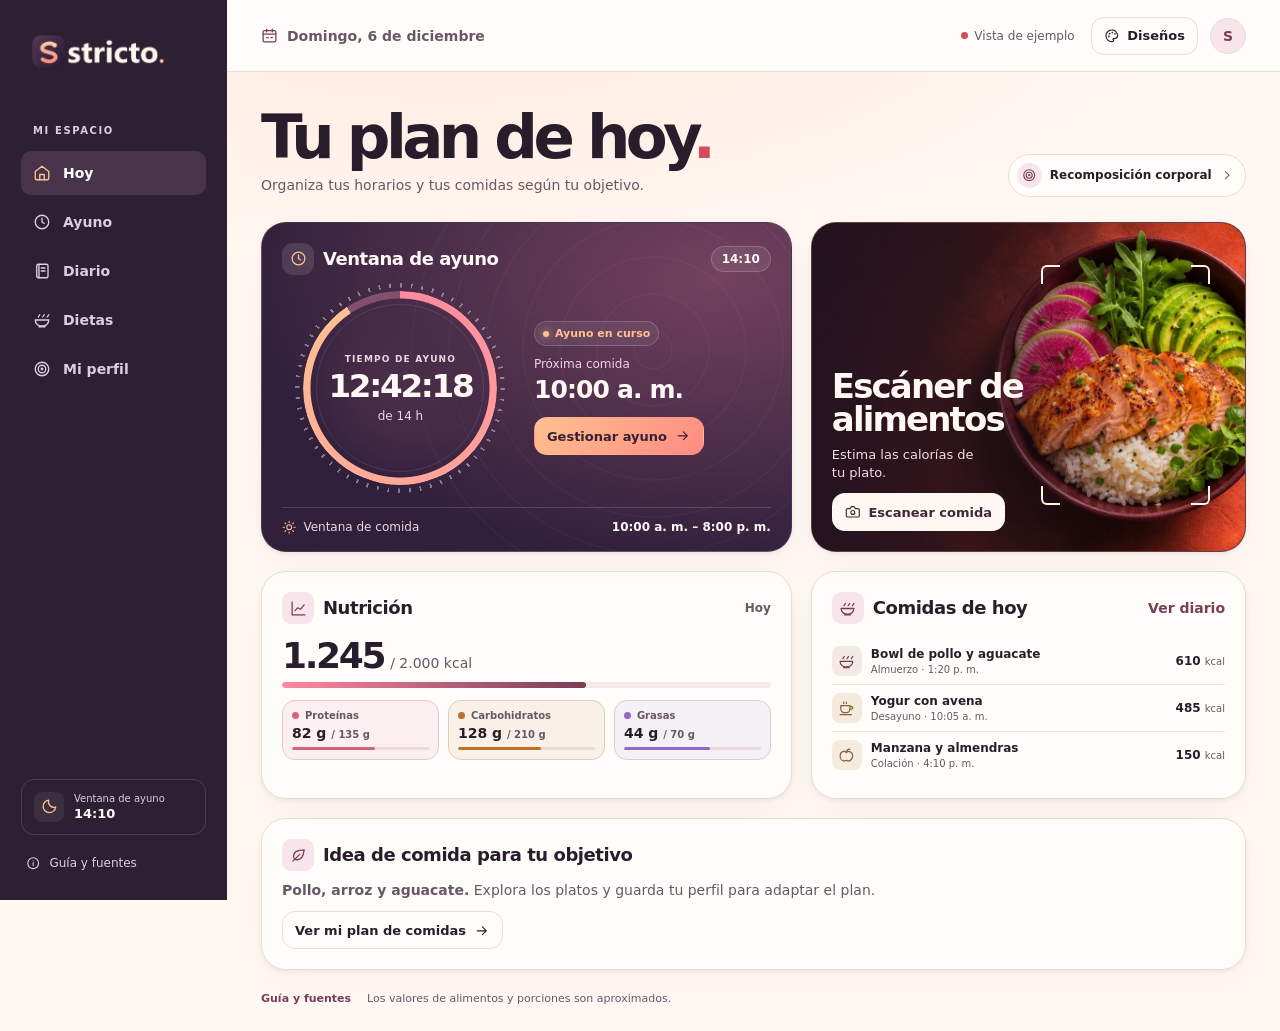
==== stricto/index.html @ be584369 "Publica Stricto en GitHub Pages" ====
<!doctype html>
<html lang="es" data-theme="pulso">
<head>
  <meta charset="utf-8">
  <meta name="viewport" content="width=device-width, initial-scale=1, viewport-fit=cover, interactive-widget=resizes-content">
  <meta name="theme-color" content="#fff8f2">
  <meta name="description" content="Stricto · Ventanas de ayuno, diario de alimentos y orientación según tu objetivo.">
  <title>Stricto — Ayuno y nutrición</title>
  <link rel="icon" href="assets/stricto-marca.png" type="image/png">
  <link rel="apple-touch-icon" href="assets/stricto-app-192.png">
  <link rel="manifest" href="stricto.webmanifest">
  <link rel="stylesheet" href="styles.css">
  <script src="catalog.js" defer></script>
  <script src="diet-plan.js" defer></script>
  <script src="vision.js" defer></script>
  <script src="diet-ui.js" defer></script>
  <script src="app.js" defer></script>
</head>
<body>
  <aside class="sidebar">
    <a class="brand" href="#hoy" aria-label="Stricto, inicio">
      <img class="brand-inverse" src="assets/stricto-logo-inverso.png" alt="" width="1099" height="288">
      <img class="brand-compact" src="assets/stricto-marca.png" alt="" width="256" height="256">
    </a>
    <nav class="navigation" aria-label="Menú principal">
      <span class="nav-caption">Mi espacio</span>
      <a href="#hoy" data-nav="hoy" aria-label="Hoy"><span data-icon="home"></span><span>Hoy</span></a>
      <a href="#ayuno" data-nav="ayuno" aria-label="Ayuno"><span data-icon="clock"></span><span>Ayuno</span></a>
      <button class="mobile-scan" type="button" data-action="scan"><span data-icon="scan"></span><span>Escanear</span></button>
      <a href="#diario" data-nav="diario" aria-label="Diario"><span data-icon="book"></span><span>Diario</span></a>
      <a href="#dietas" data-nav="dietas" aria-label="Dietas"><span data-icon="bowl"></span><span>Dietas</span></a>
      <a class="desktop-profile" href="#objetivo" data-nav="objetivo" aria-label="Mi perfil"><span data-icon="target"></span><span>Mi perfil</span></a>
    </nav>
    <div class="sidebar-bottom">
      <div class="side-window">
        <span class="side-window-icon" data-icon="moon"></span>
        <div><span>Ventana de ayuno</span><strong id="sidebar-window">14:10</strong></div>
      </div>
      <button class="side-help" type="button" data-action="sources"><span data-icon="info"></span> Guía y fuentes</button>
    </div>
  </aside>

  <main class="workspace" id="main">
    <header class="topbar">
      <a class="brand mobile-brand" href="#hoy" aria-label="Stricto, inicio">
        <img class="brand-standard" src="assets/stricto-logo.png" alt="" width="1099" height="288">
        <img class="brand-inverse" src="assets/stricto-logo-inverso.png" alt="" width="1099" height="288">
      </a>
      <div class="today-date"><span data-icon="calendar"></span><time id="date-today"></time></div>
      <div class="top-actions">
        <button class="example-button" id="example-button" type="button" data-action="personal"><i></i><span>Vista de ejemplo</span></button>
        <button class="button button-outline design-trigger" type="button" data-action="designs"><span data-icon="palette"></span><span>Diseños</span></button>
        <a class="avatar" id="avatar" href="#objetivo" aria-label="Mi perfil">S</a>
      </div>
    </header>

    <div class="main-content">
      <section id="view-hoy" class="view" aria-labelledby="home-title">
        <div class="page-heading">
          <div><div class="mobile-date"><span data-icon="calendar"></span><time id="mobile-date"></time></div><h1 id="home-title">Tu plan de hoy<span>.</span></h1><p class="home-intro">Organiza tus horarios y tus comidas según tu objetivo.</p></div>
          <a class="goal-badge" href="#objetivo"><span class="badge-symbol" data-icon="target"></span><span id="home-goal"></span><span data-icon="chevron"></span></a>
        </div>
        <div class="dashboard-grid">
          <article class="card fast-card" id="home-fast">
            <header class="card-heading"><div class="heading-title"><span class="card-icon" data-icon="clock"></span><h2>Ventana de ayuno</h2></div><span class="fast-badge" data-fast="plan">14:10</span></header>
            <div class="fast-body">
              <div class="timer" data-fast="ring">
                <div class="timer-dial" aria-hidden="true"></div>
                <div class="timer-reading"><small data-fast="timer-label">TIEMPO DE AYUNO</small><strong data-fast="elapsed">12:42:18</strong><span data-fast="duration">de 14 h</span></div>
              </div>
              <div class="fast-details">
                <div class="fast-status"><i></i><span data-fast="status">Ayuno en curso</span></div>
                <p data-fast="event">Próxima comida</p>
                <strong data-fast="event-time">10:00 a. m.</strong>
                <a class="button button-light" href="#ayuno">Gestionar ayuno <span data-icon="arrow"></span></a>
              </div>
            </div>
            <footer class="fast-footer"><span><span data-icon="sun"></span> Ventana de comida</span><strong data-fast="schedule">10:00 a. m. – 8:00 p. m.</strong></footer>
          </article>

          <article class="card scan-card" id="home-scan" data-action="scan">
            <div class="scan-photo" aria-hidden="true">
              <img src="assets/stricto-escaner-editorial.jpg" alt="" width="1050" height="700">
              <span class="scan-frame"><i></i><i></i><i></i><i></i></span>
            </div>
            <div class="scan-card-content">
              <h2>Escáner de alimentos</h2>
              <p>Estima las calorías de tu plato.</p>
              <button class="button scan-button" type="button" data-action="scan"><span data-icon="camera"></span> Escanear comida</button>
            </div>
          </article>

          <article class="card nutrition-card" id="home-nutrition"></article>
          <article class="card meals-card" id="home-meals"></article>

          <article class="card suggestion-card" id="home-suggestion"></article>
        </div>
      </section>

      <section id="view-ayuno" class="view" aria-labelledby="fast-title" hidden>
        <div class="page-heading"><div><h1 id="fast-title">Mi ayuno<span>.</span></h1><p>Configura tu horario y registra tus ventanas de ayuno.</p></div></div>
        <div id="fast-content"></div>
      </section>

      <section id="view-diario" class="view" aria-labelledby="diary-title" hidden>
        <div class="page-heading"><div><h1 id="diary-title">Diario de comidas<span>.</span></h1><p>Revisa tus comidas y sus estimaciones nutricionales.</p></div><button type="button" class="button button-primary" data-action="manual"><span data-icon="plus"></span> Registrar comida</button></div>
        <div id="diary-content"></div>
      </section>

      <section id="view-objetivo" class="view" aria-labelledby="goal-title" hidden>
        <div class="page-heading"><div><h1 id="goal-title">Mi perfil<span>.</span></h1><p>Guarda tus medidas y ajusta el plan a tu objetivo.</p></div><button class="button button-outline" type="button" data-action="download-profile"><span data-icon="download"></span> Descargar mis datos</button></div>
        <div id="goal-content"></div>
      </section>
      <section id="view-dietas" class="view" aria-labelledby="diet-title" hidden>
        <div class="page-heading"><div><h1 id="diet-title">Dietas<span>.</span></h1><p>Ideas para tus comidas y tu ventana de ayuno.</p></div></div>
        <div id="diet-content"></div>
      </section>
      <footer class="page-footer"><button type="button" data-action="sources">Guía y fuentes</button><span>Los valores de alimentos y porciones son aproximados.</span></footer>
    </div>
  </main>

  <dialog id="dialog" aria-labelledby="dialog-title"><div id="dialog-content"></div></dialog>
  <div class="toast" id="toast" role="status" aria-live="polite"></div>
</body>
</html>
---- stricto/styles.css ----
:root {
  color-scheme: light;
  --bg: #fff8f2; --page-glow: #ffeadf; --surface: #fffdfa; --soft: #f5e9e6; --soft-alt: #fbf2ef;
  --ink: #291d2b; --muted: #685765; --border: #ebdbd7; --line: #f1e3df;
  --accent: #793d56; --accent-ink: #fff9f6; --accent-soft: #f7e5eb; --headline-dot: #d34d5e;
  --action: linear-gradient(135deg, #ffc190, #ff8a82); --action-ink: #372031; --focus: #b74b67;
  --side: #2d2032; --side-muted: #dacee0; --side-active: #49334a;
  --hero: #30203b; --hero-light: #73425f; --hero-ink: #fff8f5; --hero-muted: #edd5e3;
  --ring: #ffc092; --ring-start: #ff89a0; --ring-base: #81516b; --radius: 25px;
  --protein: #d26482; --carbs: #bd7129; --fat: #9168c6; --danger: #a73546;
  --shadow: 0 2px 4px #411d3710, 0 13px 34px #411d3708;
  --sans: system-ui, 'Segoe UI', sans-serif;
  --display: var(--sans);
  --sidebar-width: 227px;
}

* { box-sizing: border-box; }
[hidden] { display: none !important; }
body { margin: 0; min-width: 300px; background: radial-gradient(64rem 23rem at 35% 0, var(--page-glow), transparent 78%), var(--bg); color: var(--ink); font-family: var(--sans); font-size: 14px; }
button, input, select { font: inherit; }
button, a, input, select { -webkit-tap-highlight-color: transparent; }
button { cursor: pointer; }
button:disabled { cursor: default; opacity: .55; }
a { color: inherit; text-decoration: none; }
button:focus-visible, a:focus-visible, input:focus-visible, select:focus-visible { outline: 3px solid var(--focus); outline-offset: 3px; }
p, h1, h2, h3 { margin: 0; }
svg { display: block; width: 1.2em; height: 1.2em; flex: none; }
[data-icon] { display: inline-flex; align-items: center; justify-content: center; flex: none; }
.muted { color: var(--muted); }
.tabular { font-variant-numeric: tabular-nums; }

.sidebar { position: fixed; inset: 0 auto 0 0; width: var(--sidebar-width); display: flex; flex-direction: column; padding: 34px 21px 24px; background: var(--side); color: #fafcf4; z-index: 3; }
.brand { display: inline-flex; align-items: center; width: max-content; }
.sidebar .brand { margin-left: 10px; }
.brand img { display: block; height: 35px; width: auto; flex: none; }
.brand .brand-compact, .mobile-brand .brand-inverse { display: none; }
[data-theme='ritmo'] .mobile-brand .brand-standard { display: none; }
[data-theme='ritmo'] .mobile-brand .brand-inverse { display: block; }
.mobile-brand, .mobile-scan, .mobile-date { display: none; }
.navigation { display: grid; gap: 5px; margin-top: 56px; }
.nav-caption { padding: 0 12px 10px; color: var(--side-muted); text-transform: uppercase; font-size: 10px; font-weight: 700; letter-spacing: .16em; }
.navigation a, .navigation button { color: var(--side-muted); background: transparent; border: 0; font-weight: 590; border-radius: 10px; display: flex; align-items: center; gap: 12px; padding: 13px 12px; text-align: left; }
.navigation a svg { width: 18px; height: 18px; }
.navigation a:hover, .navigation a[aria-current='page'] { color: #fff; background: var(--side-active); }
.navigation a[aria-current='page'] [data-icon] { color: var(--ring); }
.navigation .mobile-scan { display: none; }
.sidebar-bottom { margin-top: auto; display: grid; gap: 15px; }
.side-window { display: flex; align-items: center; gap: 10px; padding: 12px; border: 1px solid #ffffff25; border-radius: 13px; }
.side-window-icon { width: 30px; height: 30px; border-radius: 8px; background: #ffffff12; color: var(--ring); }
.side-window div { display: grid; gap: 2px; }
.side-window div span { font-size: 10px; color: var(--side-muted); }
.side-window strong { font-size: 13px; }
.side-help { background: none; color: var(--side-muted); border: 0; display: flex; align-items: center; gap: 9px; padding: 6px 5px; font-size: 12px; text-align: left; }
.side-help:hover { color: #fff; }

.workspace { margin-left: var(--sidebar-width); }
.topbar { height: 72px; display: flex; justify-content: space-between; align-items: center; gap: 15px; padding: 0 max(34px, calc((100% - 1292px) / 2)); background: var(--surface); border-bottom: 1px solid var(--border); }
.today-date, .top-actions { display: flex; align-items: center; gap: 9px; }
.today-date { color: var(--muted); font-weight: 550; }
.today-date svg { color: var(--accent); width: 17px; height: 17px; }
.top-actions { gap: 12px; }
.example-button { display: flex; align-items: center; gap: 6px; background: transparent; border: 0; color: var(--muted); font-size: 12px; padding: 7px 4px; }
.example-button:hover { color: var(--ink); text-decoration: underline; }
.example-button i, .fast-status i { flex: none; width: 7px; height: 7px; border-radius: 50%; background: var(--headline-dot); }
.avatar { display: grid; place-items: center; width: 36px; height: 36px; border-radius: 50%; border: 1px solid var(--border); background: var(--accent-soft); color: var(--accent); font-weight: 750; }
.main-content { padding: 34px 34px 26px; max-width: 1360px; margin: auto; }
.page-heading { display: flex; align-items: end; justify-content: space-between; gap: 18px; margin-bottom: 25px; }
.page-heading h1 { margin: 0 0 8px; font-family: var(--display); font-size: clamp(41px, 5vw, 61px); font-weight: 790; line-height: 1; letter-spacing: -.075em; }
.page-heading h1 span { color: var(--headline-dot); }
.page-heading p { color: var(--muted); line-height: 1.55; }
.goal-badge { flex: none; display: flex; gap: 8px; align-items: center; padding: 8px 11px 8px 8px; background: var(--surface); border: 1px solid var(--border); border-radius: 999px; font-weight: 680; font-size: 12px; }
.goal-badge:hover { border-color: var(--accent); }
.goal-badge > [data-icon='chevron'] { color: var(--muted); }
.badge-symbol { width: 25px; height: 25px; border-radius: 50%; color: var(--accent); background: var(--accent-soft); }

.button { min-height: 38px; border-radius: 13px; border: 1px solid transparent; display: inline-flex; align-items: center; justify-content: center; gap: 8px; padding: 8px 12px; font-weight: 730; font-size: 13px; text-align: center; white-space: nowrap; transition: filter .18s ease, transform .18s ease; }
.button:hover { filter: brightness(.95); }
.button:active { transform: scale(.98); }
.button-primary { background: var(--accent); color: var(--accent-ink); }
.button-outline { background: var(--surface); color: var(--ink); border-color: var(--border); }
.button-light { background: var(--action); color: var(--action-ink); }
.button-danger { background: var(--danger); color: #fff; }
.text-button { background: none; border: 0; color: var(--accent); font-weight: 700; padding: 7px 0; text-align: left; }
.text-button:hover { text-decoration: underline; }
.icon-button { color: var(--ink); background: var(--soft); border: 0; border-radius: 9px; padding: 8px; }
.icon-button:hover { color: var(--danger); }

.dashboard-grid { display: grid; grid-template-columns: minmax(0, 1.22fr) minmax(0, 1fr); grid-template-areas: 'fast scan' 'nutri meals' 'suggest suggest'; align-items: stretch; gap: 19px; }
.card { min-width: 0; background: var(--surface); border: 1px solid var(--border); border-radius: var(--radius); box-shadow: var(--shadow); padding: 20px; }
.card-heading { display: flex; align-items: center; justify-content: space-between; gap: 9px; margin-bottom: 14px; }
.heading-title { display: flex; align-items: center; gap: 9px; min-width: 0; }
.card h2 { font-size: 18px; font-weight: 740; line-height: 1.2; letter-spacing: -.025em; }
.card-icon { width: 32px; height: 32px; border-radius: 9px; background: var(--accent-soft); color: var(--accent); }
.card-icon svg { width: 17px; height: 17px; }
.fast-card { grid-area: fast; position: relative; isolation: isolate; overflow: hidden; border-color: #ffffff18; background: radial-gradient(ellipse at 86% 16%, var(--hero-light), transparent 75%), var(--hero); color: var(--hero-ink); display: flex; flex-direction: column; padding-bottom: 17px; }
.fast-card::before { content: ''; position: absolute; z-index: -1; top: -45%; right: -26%; width: 104%; aspect-ratio: 1; border-radius: 50%; background: repeating-radial-gradient(circle at center, transparent 0 18px, #fff1 19px, transparent 20px 37px); opacity: .66; pointer-events: none; }
.fast-card .card-icon { color: var(--ring); background: #ffffff1e; border-radius: 11px; }
.fast-card .card-heading { margin-bottom: 3px; }
.fast-badge { background: #ffffff14; border: 1px solid #ffffff30; border-radius: 100px; padding: 5px 10px; color: var(--hero-ink); font-weight: 730; font-size: 12px; }
.fast-body { flex: 1; min-height: 221px; display: grid; grid-template-columns: minmax(160px, 1fr) minmax(0, 1fr); gap: 15px; align-items: center; }
.timer { --progress: 91%; width: min(100%, 194px); aspect-ratio: 1; margin: 0 auto; border-radius: 50%; display: grid; place-items: center; position: relative; background: radial-gradient(circle, color-mix(in srgb, var(--hero-light) 42%, var(--hero)), transparent 70%); }
.timer::before { --tick-mask: radial-gradient(farthest-side, transparent calc(100% - 5px), #000 calc(100% - 4px)); content: ''; position: absolute; inset: -8px; border-radius: 50%; background: repeating-conic-gradient(#ffffff67 0 1deg, transparent 1deg 6deg); -webkit-mask: var(--tick-mask); mask: var(--tick-mask); }
.timer::after { content: ''; position: absolute; inset: 13px; border: 1px solid #ffffff18; border-radius: 50%; pointer-events: none; }
.timer-dial { --dial-mask: radial-gradient(farthest-side, transparent calc(100% - 8px), #000 calc(100% - 7px)); position: absolute; inset: 0; border-radius: 50%; background: conic-gradient(var(--ring-start) 0, var(--ring) var(--progress), var(--ring-base) 0); -webkit-mask: var(--dial-mask); mask: var(--dial-mask); }
.timer-reading { position: relative; z-index: 1; display: grid; gap: 6px; text-align: center; }
.timer-reading small { font-size: 9px; letter-spacing: .13em; font-weight: 730; color: var(--hero-muted); }
.timer-reading strong { font-size: clamp(27px, 2.55vw, 38px); font-weight: 760; line-height: 1; letter-spacing: -.07em; font-variant-numeric: tabular-nums; }
.timer-reading > span { color: var(--hero-muted); font-size: 12px; }
.fast-details { display: grid; justify-items: start; gap: 5px; }
.fast-status { display: inline-flex; align-items: center; gap: 6px; width: fit-content; border: 1px solid #ffffff30; background: #ffffff12; padding: 5px 8px; border-radius: 30px; font-size: 11px; color: var(--ring); font-weight: 730; margin-bottom: 6px; }
.fast-status i { background: var(--ring); width: 6px; height: 6px; box-shadow: 0 0 9px var(--ring); }
.fast-details p { font-size: 12px; color: var(--hero-muted); }
.fast-details > strong { font-size: 25px; line-height: 1.08; letter-spacing: -.035em; overflow-wrap: anywhere; }
.fast-details .button { margin-top: 9px; }
.fast-footer { display: flex; flex-wrap: wrap; justify-content: space-between; align-items: center; gap: 6px; padding: 12px 0 0; margin-top: 8px; border-top: 1px solid #ffffff26; color: var(--hero-muted); font-size: 12px; }
.fast-footer span { display: inline-flex; align-items: center; gap: 7px; }
.fast-footer svg { color: var(--ring); }
.fast-footer strong { font-weight: 650; color: var(--hero-ink); }

.scan-card { grid-area: scan; position: relative; isolation: isolate; overflow: hidden; display: grid; align-items: end; min-height: 190px; color: #fff8f3; background: #44212b; border-color: #fff2; cursor: pointer; }
.scan-photo { position: absolute; inset: 0; z-index: -1; overflow: hidden; }
.scan-photo::after { content: ''; position: absolute; inset: 0; background: linear-gradient(90deg, #241320ed 0, #28141dc9 31%, #2e1a221e 67%, transparent 100%); }
.scan-photo img { display: block; width: 100%; height: 100%; object-fit: cover; object-position: center 52%; transition: transform .38s ease; }
.scan-card:hover img { transform: scale(1.035); }
.scan-frame { position: absolute; z-index: 1; width: 39%; max-width: 180px; height: 73%; top: 13%; right: 8%; }
.scan-frame i { position: absolute; width: 19px; height: 19px; border: solid #fff5e5; border-width: 2px 0 0 2px; border-radius: 6px 0 0; filter: drop-shadow(0 1px 4px #2f1629aa); }
.scan-frame i:nth-child(2) { right: 0; transform: rotate(90deg); }
.scan-frame i:nth-child(3) { left: 0; bottom: 0; transform: rotate(-90deg); }
.scan-frame i:nth-child(4) { right: 0; bottom: 0; transform: rotate(180deg); }
.scan-card-content { display: grid; justify-items: start; gap: 9px; position: relative; }
.scan-card-content h2 { font-size: clamp(22px, 2.7vw, 34px); line-height: .99; letter-spacing: -.055em; max-width: 10ch; }
.scan-card-content p { max-width: 19ch; color: #f5dbe3; font-size: 13px; line-height: 1.35; }
.scan-button { margin-top: 3px; background: #fff7f1; color: #42273a; }

.nutrition-card { grid-area: nutri; }
.meals-card { grid-area: meals; }
.suggestion-card { grid-area: suggest; }
.card-heading > .muted { font-size: 12px; font-weight: 620; }
.calorie-total { display: flex; align-items: baseline; gap: 6px; margin: 4px 0 8px; color: var(--muted); }
.calorie-total strong { color: var(--ink); font-size: 36px; font-weight: 790; letter-spacing: -.065em; line-height: 1; }
.bar { display: block; overflow: hidden; height: 6px; background: var(--soft); border-radius: 99px; }
.bar > i { display: block; width: var(--value); background: var(--bar-color, linear-gradient(90deg, var(--ring-start), var(--accent))); border-radius: inherit; height: 100%; }
.macros { display: grid; grid-template-columns: repeat(3, 1fr); gap: 9px; margin-top: 12px; }
.macro { padding: 9px; background: var(--soft-alt); background: color-mix(in srgb, var(--bar-color) 9%, var(--surface)); border: 1px solid color-mix(in srgb, var(--bar-color) 16%, var(--border)); border-radius: 13px; min-width: 0; }
.macro > span:first-child { display: flex; align-items: center; gap: 6px; color: var(--muted); font-size: 10px; font-weight: 650; }
.macro > span:first-child i { width: 7px; height: 7px; border-radius: 50%; background: var(--bar-color); }
.macro strong { display: block; margin: 4px 0 6px; font-size: 14px; white-space: nowrap; }
.macro small { color: var(--muted); font-size: 10px; font-weight: 550; }
.macro .bar { height: 3px; background: var(--border); }
.meals-list { list-style: none; padding: 0; margin: 0; }
.meal-row { display: grid; grid-template-columns: auto minmax(0, 1fr) auto; gap: 9px; align-items: center; padding: 8px 0; }
.meal-row + .meal-row { border-top: 1px solid var(--line); }
.meal-icon { width: 30px; height: 30px; border-radius: 8px; background: var(--soft); color: var(--accent); }
.meal-icon[data-icon='coffee'] { background: #f4eadd; color: #8c6139; }
.meal-icon[data-icon='apple'] { background: #f6ebdf; color: #946238; }
.meal-description { display: grid; gap: 2px; }
.meal-description strong { font-size: 12px; line-height: 1.25; overflow-wrap: anywhere; }
.meal-description small { font-size: 10px; color: var(--muted); }
.meal-kcal { font-weight: 750; font-size: 12px; white-space: nowrap; }
.meal-kcal small { color: var(--muted); font-weight: 500; }
.suggestion-card .card-heading { margin-bottom: 8px; }
.suggestion-card p, .sub-card > p { color: var(--muted); line-height: 1.6; }
.suggestion-card .button { margin-top: 10px; }
.page-footer { margin-top: 22px; display: flex; flex-wrap: wrap; gap: 8px 16px; align-items: center; color: var(--muted); font-size: 11px; }
.page-footer button { background: none; border: 0; padding: 0; color: var(--accent); font-weight: 700; }
.page-footer button:hover { text-decoration: underline; }

.sub-grid { display: grid; grid-template-columns: minmax(0, 1fr) minmax(0, 1fr); gap: 19px; align-items: start; }
.sub-stack { display: grid; gap: 19px; }
.sub-grid .card { grid-area: auto; }
.fast-settings .timer { margin: 26px auto; }
.fast-settings .fast-body { gap: 26px; }
.fast-settings .fast-details .button { width: max-content; white-space: normal; }
.sub-card h2 { margin-bottom: 12px; }
.sub-card form, .form-stack { display: grid; gap: 14px; }
.fields { display: grid; grid-template-columns: repeat(2, minmax(0, 1fr)); gap: 12px; }
.field { display: grid; min-width: 0; gap: 5px; font-size: 12px; font-weight: 650; }
.field input, .field select, .ingredient-row input, .ingredient-row select, .diary-date { width: 100%; min-width: 0; border: 1px solid var(--border); border-radius: 8px; padding: 8px; color: var(--ink); background: var(--surface); min-height: 39px; }
.check { display: flex; align-items: flex-start; gap: 8px; border-radius: 8px; padding: 9px; background: var(--soft-alt); color: var(--muted); font-size: 12px; line-height: 1.5; }
.check input { margin: 2px 0 0; accent-color: var(--accent); flex: none; }
.helper { font-size: 12px; line-height: 1.55; color: var(--muted); }
.guide { padding: 12px; color: var(--muted); background: var(--soft); border-radius: 10px; font-size: 13px; line-height: 1.55; }
.guide a { color: var(--accent); text-decoration: underline; }
.stack-actions { display: flex; align-items: center; flex-wrap: wrap; gap: 9px; }
.fast-history { display: grid; gap: 8px; list-style: none; margin: 0; padding: 0; }
.fast-history li { display: flex; align-items: center; justify-content: space-between; gap: 10px; padding: 8px 0; border-bottom: 1px solid var(--line); }
.empty { padding: 11px 0; color: var(--muted); line-height: 1.55; }
.menu-list { padding-left: 21px; margin: 12px 0; display: grid; gap: 7px; line-height: 1.45; }
.diary-date { width: auto; }
.diary-row { grid-template-columns: auto minmax(0, 1fr) auto auto; }
.diary-row button { font-size: 12px; }
.details-list { padding-left: 18px; margin: 10px 0; line-height: 1.6; }

.profile-layout { grid-template-columns: minmax(0, 1.45fr) minmax(0, 1fr); }
.profile-layout .card-heading h2 { margin: 0; }
.profile-form-card { padding: 22px; }
.profile-precautions { display: grid; gap: 6px; padding: 12px; background: var(--soft-alt); border: 1px solid var(--border); border-radius: 13px; }
.profile-privacy { margin: 11px 0 12px; }
.measurement-list { padding: 0; margin: 0; list-style: none; display: grid; }
.measurement-list li { display: grid; gap: 4px; padding: 10px 0; border-bottom: 1px solid var(--line); }
.measurement-list time { color: var(--muted); font-size: 12px; }
.measurement-list span { font-weight: 680; }

.diet-layout { display: grid; grid-template-columns: minmax(0, 1.4fr) minmax(0, 1fr); grid-template-areas: 'summary window' 'menu menu'; gap: 18px; }
.diet-summary, .diet-window { display: grid; justify-items: start; align-content: start; gap: 11px; }
.diet-summary { grid-area: summary; color: var(--hero-ink); border-color: transparent; background: radial-gradient(ellipse at 100% 0, var(--hero-light), transparent 82%), var(--hero); }
.diet-summary .card-icon { background: #ffffff20; color: var(--ring); }
.diet-summary h2 { font-size: clamp(20px, 3vw, 29px); }
.diet-summary p { color: var(--hero-muted); line-height: 1.55; }
.diet-summary .button { margin-top: 3px; }
.diet-metrics { display: flex; flex-wrap: wrap; gap: 8px; margin: 0; }
.diet-metrics > div { display: grid; gap: 3px; padding: 8px 10px; border: 1px solid #ffffff29; background: #ffffff12; border-radius: 11px; }
.diet-metrics dt { color: var(--hero-muted); font-size: 11px; }
.diet-metrics dd { margin: 0; font-weight: 750; }
.diet-window { grid-area: window; scroll-margin-top: 80px; background: linear-gradient(145deg, var(--surface) 36%, var(--accent-soft)); }
.diet-menu { grid-area: menu; }
.diet-jump { display: none; }
.diet-window-title { font-size: clamp(23px, 3vw, 34px); font-weight: 790; letter-spacing: -.055em; line-height: 1.05; color: var(--accent); }
.diet-window p { color: var(--muted); line-height: 1.48; }
.diet-window p.diet-window-time { color: var(--ink); font-weight: 690; }
.diet-section-heading { display: flex; align-items: baseline; flex-wrap: wrap; justify-content: space-between; gap: 6px; margin-bottom: 12px; }
.diet-section-heading h2 { font-size: 23px; letter-spacing: -.04em; }
.diet-section-heading span { color: var(--muted); font-size: 12px; font-weight: 700; }
.diet-recipes { display: grid; grid-template-columns: repeat(auto-fit, minmax(min(100%, 185px), 1fr)); gap: 13px; }
.diet-recipe.card { display: grid; grid-template-rows: auto 1fr; overflow: hidden; padding: 0; }
.diet-photo-button { display: block; width: 100%; border: 0; padding: 0; background: var(--soft); overflow: hidden; }
.diet-photo-button:focus-visible { outline-offset: -4px; }
.diet-food-photo, .diet-detail-photo { display: block; width: 100%; height: auto; aspect-ratio: 3 / 2; object-fit: cover; }
.diet-food-photo { transition: transform .22s ease; }
.diet-photo-button:hover .diet-food-photo { transform: scale(1.035); }
.diet-recipe-copy { display: grid; align-content: start; grid-template-rows: auto 1fr auto; padding: 12px; gap: 5px; }
.diet-period { font-size: 11px; color: var(--accent); font-weight: 740; }
.diet-recipe h3 { font-size: 16px; line-height: 1.2; letter-spacing: -.025em; }
.diet-recipe-link { display: inline-flex; gap: 6px; align-items: center; width: fit-content; }
.diet-detail-photo { border-radius: 14px; max-height: 315px; }
.diet-method { margin-top: 6px; }

dialog { max-width: calc(100% - 24px); max-height: calc(100% - 28px); width: 550px; color: var(--ink); background: var(--surface); border: 1px solid var(--border); border-radius: var(--radius); padding: 0; box-shadow: 0 25px 75px #101f2850; }
dialog::backdrop { background: #14261d8c; backdrop-filter: blur(3px); }
dialog.design-dialog { width: 805px; }
.dialog-inner { display: grid; gap: 14px; padding: 22px; }
.dialog-body { display: grid; gap: 14px; }
.dialog-footer { display: grid; gap: 9px; }
.dialog-footer .button { justify-self: start; }
.dialog-header { display: flex; align-items: flex-start; justify-content: space-between; gap: 8px; }
.dialog-header h2 { font-size: 25px; letter-spacing: -.04em; }
.dialog-header p { margin-top: 4px; color: var(--muted); line-height: 1.5; }
.design-options { display: grid; grid-template-columns: repeat(3, minmax(0, 1fr)); gap: 12px; }
.design-choice { display: grid; gap: 5px; text-align: left; background: var(--surface); color: var(--ink); border: 1px solid var(--border); border-radius: 12px; padding: 9px; }
.design-choice:hover, .design-choice[aria-pressed='true'] { border-color: var(--accent); }
.design-choice > strong { display: flex; flex-wrap: wrap; align-items: center; gap: 5px; justify-content: space-between; font-size: 15px; }
.design-choice > span:last-child { color: var(--muted); font-size: 11px; line-height: 1.45; }
.design-choice em { color: var(--accent); font-size: 9px; font-style: normal; }
.mini-design { display: grid; position: relative; grid-template-columns: 24px 1fr 1fr; grid-template-rows: 13px 1fr 1fr; gap: 5px; height: 102px; padding: 7px; border-radius: 10px; background: #fff0e6; }
.mini-design i { display: block; background: #fff; border-radius: 3px; }
.mini-design i:nth-child(1) { grid-row: span 3; background: #3e2844; }
.mini-design i:nth-child(2) { grid-column: span 2; width: 63%; background: #f1c5ba; }
.mini-design i:nth-child(3) { display: grid; place-items: center; background: #65425d; }
.mini-design i:nth-child(3)::before { content: ''; border-radius: 50%; width: 14px; height: 14px; border: 2px solid #ffc08d; }
.mini-design i:nth-child(4) { background: #64384c url('assets/stricto-escaner-editorial.jpg') right center / cover; }
.mini-design.ritmo { background: #16252e; }
.mini-design.ritmo i:nth-child(1) { background: #0d141c; }
.mini-design.ritmo i:nth-child(2) { background: #55756d; }
.mini-design.ritmo i:nth-child(3) { grid-column: span 2; background: #284a4d; }
.mini-design.ritmo i:nth-child(3)::before { border-color: #a9fba0; }
.mini-design.ritmo i:nth-child(n+5) { background: #35434c; }
.mini-design.claro { background: #ecf1ff; }
.mini-design.claro i:nth-child(1) { background: #233d97; }
.mini-design.claro i:nth-child(2) { background: #cbd7fb; }
.mini-design.claro i:nth-child(3) { background: #3c52c4; grid-column: 3; }
.mini-design.claro i:nth-child(3)::before { border-radius: 3px; width: 65%; height: 2px; border-color: #cae0ff; }
.mini-design.claro i:nth-child(4) { grid-area: 2 / 2; }
.scan-upload { border: 1px solid #ffffff18; background: repeating-radial-gradient(circle at 50% 24%, transparent 0 21px, #fff1 22px, transparent 23px 39px), radial-gradient(ellipse at 60% 0, var(--hero-light), transparent 88%), var(--hero); color: var(--hero-ink); padding: 20px 14px 14px; border-radius: 21px; display: grid; justify-items: center; gap: 10px; text-align: center; }
.scan-upload > [data-icon] { width: 61px; height: 61px; border-radius: 19px; border: 1px solid #fff3; background: #fff1; color: var(--ring); font-size: 26px; }
.scan-upload:not(.has-photo) .button-primary { background: var(--action); color: var(--action-ink); }
.scan-upload:not(.has-photo) .text-button, .scan-upload:not(.has-photo) .helper { color: var(--hero-muted); }
.scan-upload.has-photo { display: flex; flex-wrap: wrap; align-items: center; justify-content: space-between; padding: 9px; text-align: left; background: var(--soft-alt); border-color: var(--border); color: var(--ink); }
.scan-upload.has-photo > [data-icon], .scan-upload.has-photo > p { display: none; }
.scan-upload.has-photo .text-button { font-size: 12px; padding: 4px 0; }
#scan-preview { width: 100%; max-height: 155px; object-fit: contain; border-radius: 9px; background: var(--soft); }
#analyze-photo { justify-self: start; }
.ingredient-list { display: grid; gap: 7px; }
.ingredient-row { display: grid; grid-template-columns: minmax(0, 1fr) 88px auto; gap: 7px; align-items: center; }
.ingredient-row select { font-size: 13px; }
.ingredient-row .field { position: relative; }
.ingredient-row .field > span { position: absolute; right: 7px; top: 13px; color: var(--muted); pointer-events: none; }
.ingredient-row input { padding-right: 20px; appearance: textfield; }
.ingredient-row input::-webkit-inner-spin-button { appearance: none; }
.custom-food { display: grid; grid-template-columns: repeat(2, minmax(0, 1fr)); gap: 8px; padding: 8px; margin-top: 4px; background: var(--soft); border-radius: 8px; }
.custom-food label:first-child { grid-column: 1 / -1; }
.scan-totals { background: var(--accent-soft); color: var(--ink); padding: 10px 12px; border-radius: 14px; display: flex; flex-wrap: wrap; align-items: baseline; justify-content: space-between; gap: 4px 9px; }
.scan-totals strong { font-size: 18px; }
.scan-totals small { color: var(--muted); }
.source-list { padding-left: 20px; margin: 0; display: grid; gap: 8px; }
.source-list a { color: var(--accent); text-decoration: underline; }
.toast { position: fixed; right: 17px; bottom: 17px; max-width: min(370px, calc(100% - 34px)); background: var(--ink); color: var(--surface); border-radius: 10px; z-index: 5; pointer-events: none; opacity: 0; padding: 10px 13px; transition: opacity .15s; }
.toast.visible { opacity: 1; }

[data-theme='ritmo'] {
  color-scheme: dark;
  --bg: #10161e; --page-glow: #1c3037; --surface: #19242d; --soft: #283943; --soft-alt: #23333d; --ink: #f3fbf8; --muted: #bed1d2;
  --border: #36505a; --line: #2c424b; --accent: #b7f6bb; --accent-ink: #102d27; --accent-soft: #294341; --headline-dot: #a9fba0;
  --action: linear-gradient(135deg, #a1f9c9, #d6f691); --action-ink: #142b24; --focus: #9eddb6;
  --side: #111923; --side-muted: #c1d8d8; --side-active: #294552; --hero: #172d3a; --hero-light: #3b6264;
  --hero-ink: #f2ffff; --hero-muted: #d0e9e6; --ring: #c2fb8e; --ring-start: #7debc9; --ring-base: #537675; --danger: #aa3e52;
  --protein: #74d4bd; --carbs: #e6c482; --fat: #bda7f4; --shadow: 0 15px 36px #03090f55; --radius: 24px;
}
[data-theme='ritmo'] .dashboard-grid { grid-template-areas: 'fast fast' 'nutri scan' 'meals suggest'; }
[data-theme='ritmo'] #home-fast .fast-body { grid-template-columns: 1fr 1fr; width: 100%; max-width: 900px; align-self: center; gap: 35px; }
[data-theme='ritmo'] .meal-icon[data-icon='coffee'], [data-theme='ritmo'] .meal-icon[data-icon='apple'] { color: #f4c282; background: #514453; }

[data-theme='claro'] {
  --bg: #eff3ff; --page-glow: #dce5ff; --surface: #fff; --soft: #e9eefc; --soft-alt: #f1f3fb; --ink: #1d2853; --muted: #47547e;
  --border: #dce2f5; --line: #e6eaf7; --accent: #334cb9; --accent-soft: #e3eaff; --accent-ink: #fff; --headline-dot: #495cdb;
  --action: linear-gradient(135deg, #e6f1ff, #aebefa); --action-ink: #192d76; --focus: #4059b8;
  --side: #223274; --side-muted: #dde6ff; --side-active: #3a50a2; --hero: #213795; --hero-light: #5160d0;
  --hero-ink: #fff; --hero-muted: #e4eaff; --ring: #cce2ff; --ring-start: #a9bfff; --ring-base: #6474bd; --radius: 22px;
  --protein: #617fe4; --carbs: #8b75c4; --fat: #b767b0;
}
[data-theme='claro'] .dashboard-grid { grid-template-columns: 1fr 1fr; grid-template-areas: 'scan fast' 'meals nutri' 'suggest suggest'; }
[data-theme='claro'] .fast-body { grid-template-columns: 1fr; gap: 13px; padding: 14px 0 4px; }
[data-theme='claro'] .timer { width: 100%; aspect-ratio: auto; justify-items: stretch; border-radius: 0; padding-bottom: 13px; background: none; }
[data-theme='claro'] .timer::before, [data-theme='claro'] .timer::after { display: none; }
[data-theme='claro'] .timer-reading { grid-template-columns: minmax(0, 1fr) auto; align-items: end; text-align: left; }
[data-theme='claro'] .timer-reading small { grid-column: 1 / -1; }
[data-theme='claro'] .timer-dial { --dial-mask: none; inset: auto 0 0; height: 6px; border-radius: 10px; background: linear-gradient(to right, var(--ring-start) 0%, var(--ring) var(--progress), var(--ring-base) 0); }
[data-theme='claro'] .fast-details { column-gap: 8px; grid-template-columns: minmax(0, 1fr) auto; }
[data-theme='claro'] .fast-details .fast-status { grid-column: 1 / -1; }
[data-theme='claro'] .fast-details .button { grid-column: 1 / -1; margin-top: 4px; }

@media (max-width: 1110px) {
  :root { --sidebar-width: 186px; }
  .sidebar { padding-left: 15px; padding-right: 15px; }
  .topbar { padding: 0 23px; }
  .main-content { padding: 27px 23px 23px; }
  .card { padding: 16px; }
  .fast-body { gap: 12px; grid-template-columns: minmax(129px, 1fr) minmax(0, 1fr); }
  .timer { width: min(100%, 169px); }
  .fast-details > strong { font-size: 21px; }
}
@media (max-width: 860px) {
  :root { --sidebar-width: 65px; }
  .sidebar { padding-left: 9px; padding-right: 9px; }
  .sidebar .brand { margin: 0 auto; }
  .sidebar .brand .brand-compact { display: block; }
  .sidebar .brand .brand-inverse, .nav-caption, .navigation a > span:nth-child(2), .sidebar-bottom { display: none; }
  .navigation a { justify-content: center; padding: 12px 0; }
  .main-content { padding-left: 18px; padding-right: 18px; }
}
@media (max-width: 680px), (max-width: 950px) and (pointer: coarse) and (max-height: 530px) {
  :root { --phone-gutter: 17px; --phone-nav: 66px; }
  body { min-width: 300px; }
  .sidebar { inset: auto max(11px, env(safe-area-inset-right)) calc(8px + env(safe-area-inset-bottom)) max(11px, env(safe-area-inset-left)); width: auto; padding: 0 4px; background: var(--surface); background: color-mix(in srgb, var(--surface) 94%, transparent); border: 1px solid var(--border); border-radius: 23px; box-shadow: 0 6px 32px #351c3633; backdrop-filter: blur(16px); }
  .sidebar .brand, .nav-caption, .sidebar-bottom { display: none; }
  .navigation { grid-template-columns: repeat(5, minmax(0, 1fr)); gap: 2px; margin: 0; min-height: var(--phone-nav); }
  .navigation a, .navigation .mobile-scan { display: flex; flex-direction: column; justify-content: center; color: var(--muted); padding: 3px 0; gap: 1px; border-radius: 14px; align-items: center; font-size: 10px; font-weight: 680; white-space: nowrap; }
  .navigation a > [data-icon], .navigation .mobile-scan > [data-icon] { min-width: 38px; height: 31px; border-radius: 11px; }
  .navigation a[aria-current='page'], .navigation a:hover { color: var(--accent); background: transparent; }
  .navigation a[aria-current='page'] [data-icon] { color: var(--accent); background: var(--accent-soft); }
  .navigation a > span:nth-child(2) { display: inline; }
  .navigation .desktop-profile { display: none; }
  .navigation .mobile-scan { color: var(--accent); gap: 2px; }
  .navigation .mobile-scan > [data-icon] { min-width: 47px; height: 39px; border-radius: 14px; color: var(--action-ink); background: var(--action); box-shadow: 0 4px 11px #29242c26; }
  .navigation .mobile-scan svg { width: 21px; height: 21px; }
  .workspace { margin-left: 0; padding-bottom: calc(var(--phone-nav) + 14px + env(safe-area-inset-bottom)); }
  .topbar { position: sticky; top: 0; z-index: 2; height: calc(62px + env(safe-area-inset-top)); padding: env(safe-area-inset-top) max(var(--phone-gutter), env(safe-area-inset-right)) 0 max(var(--phone-gutter), env(safe-area-inset-left)); gap: 6px; background: color-mix(in srgb, var(--bg) 93%, transparent); backdrop-filter: blur(14px); }
  .today-date, .home-intro { display: none; }
  .mobile-date { display: flex; align-items: center; gap: 6px; margin-bottom: 5px; font-size: 12px; font-weight: 680; color: var(--muted); }
  .mobile-date svg { color: var(--accent); }
  .mobile-brand { display: inline-flex; min-height: 44px; }
  .mobile-brand img { height: 31px; }
  .top-actions { gap: 4px; }
  .example-button { font-size: 10px; min-height: 44px; }
  .design-trigger { min-height: 44px; min-width: 44px; padding: 7px; font-size: 11px; gap: 4px; }
  .avatar { width: 44px; height: 44px; }
  .main-content { padding: 19px max(var(--phone-gutter), env(safe-area-inset-right)) 16px max(var(--phone-gutter), env(safe-area-inset-left)); }
  .page-heading { display: grid; gap: 8px; margin-bottom: 14px; justify-items: start; }
  .page-heading h1 { font-size: clamp(36px, 10.8vw, 55px); margin-bottom: 4px; }
  .page-heading p { font-size: 13px; }
  .goal-badge { min-height: 40px; padding: 6px 8px; }
  .card { padding: 16px; }
  .button, .icon-button { min-height: 44px; }
  .icon-button { min-width: 44px; }
  .dashboard-grid, [data-theme='ritmo'] .dashboard-grid, [data-theme='claro'] .dashboard-grid { grid-template-columns: 1fr; grid-template-areas: 'fast' 'scan' 'nutri' 'meals' 'suggest'; gap: 12px; }
  [data-theme='ritmo'] .dashboard-grid { grid-template-areas: 'fast' 'nutri' 'scan' 'meals' 'suggest'; }
  [data-theme='claro'] .dashboard-grid { grid-template-areas: 'scan' 'fast' 'meals' 'nutri' 'suggest'; }
  #home-fast .fast-body, [data-theme='ritmo'] #home-fast .fast-body { min-height: 161px; grid-template-columns: minmax(0, 1fr) minmax(108px, 1.12fr); gap: 14px; }
  #home-fast .fast-details { grid-area: 1 / 1; }
  #home-fast .timer { grid-area: 1 / 2; width: min(calc(100% - 12px), 152px); }
  #home-fast .timer-reading { gap: 5px; }
  #home-fast .timer-reading small { font-size: 8px; }
  #home-fast .timer-reading strong { font-size: clamp(24px, 7.2vw, 32px); }
  #home-fast .fast-status { margin-bottom: 3px; }
  #home-fast .fast-details .button { margin-top: 6px; }
  #home-fast .fast-footer { margin-top: 5px; padding-top: 10px; }
  [data-theme='claro'] #home-fast .fast-body { grid-template-columns: 1fr; gap: 11px; }
  [data-theme='claro'] #home-fast .timer, [data-theme='claro'] #home-fast .fast-details { grid-area: auto; }
  [data-theme='claro'] #home-fast .timer { width: 100%; }
  .scan-card { min-height: 162px; }
  .scan-card-content { gap: 5px; }
  .scan-card-content h2 { font-size: 24px; }
  .scan-card-content p { font-size: 12px; }
  .scan-frame { right: 7%; width: 36%; }
  .scan-frame i { width: 15px; height: 15px; }
  .scan-button { margin-top: 4px; }
  .calorie-total strong { font-size: 35px; }
  .sub-grid { grid-template-columns: 1fr; gap: 12px; }
  .sub-stack { gap: 12px; }
  .diet-layout { grid-template-columns: 1fr; grid-template-areas: 'summary' 'menu' 'window'; gap: 15px; }
  .diet-jump { display: inline-flex; border-color: #ffffff40; color: var(--hero-ink); background: #ffffff13; }
  .profile-options label:first-child, .profile-options label:last-child { grid-column: 1 / -1; }
  .diet-recipes { grid-template-columns: repeat(2, minmax(0, 1fr)); gap: 9px; }
  .diet-recipe-copy { padding: 10px; }
  .diet-recipe-link { min-height: 36px; font-size: 12px; }
  .fast-settings .fast-body { min-height: 180px; gap: 13px; }
  .page-footer button { min-height: 44px; }
  .toast { bottom: calc(var(--phone-nav) + env(safe-area-inset-bottom) + 17px); }
  .field input, .field select, .ingredient-row input, .ingredient-row select, .diary-date { font-size: 16px; min-height: 44px; }
  dialog .dialog-header .icon-button { flex: none; }
  dialog.meal-dialog { inset: 0; margin: 0; width: 100%; max-width: 100%; height: 100%; height: 100dvh; max-height: none; border: 0; border-radius: 0; overflow: hidden; }
  .meal-dialog #dialog-content { height: 100%; }
  .meal-dialog .dialog-inner { display: flex; flex-direction: column; gap: 0; height: 100%; padding: 0; }
  .meal-dialog .dialog-header { flex: none; padding: calc(12px + env(safe-area-inset-top)) max(var(--phone-gutter), env(safe-area-inset-right)) 12px max(var(--phone-gutter), env(safe-area-inset-left)); border-bottom: 1px solid var(--border); }
  .meal-dialog .dialog-header h2 { font-size: 24px; }
  .meal-dialog .dialog-header p { font-size: 12px; }
  .meal-dialog .dialog-body { flex: 1; min-height: 0; overflow: auto; overscroll-behavior: contain; align-content: start; padding: 14px max(var(--phone-gutter), env(safe-area-inset-right)) 18px max(var(--phone-gutter), env(safe-area-inset-left)); }
  .meal-dialog .dialog-footer { flex: none; padding: 9px max(var(--phone-gutter), env(safe-area-inset-right)) calc(9px + env(safe-area-inset-bottom)) max(var(--phone-gutter), env(safe-area-inset-left)); border-top: 1px solid var(--border); background: var(--surface); }
  .meal-dialog .dialog-footer .button { justify-self: stretch; }
  dialog.design-dialog { inset: auto 0 0; width: 100%; max-width: 100%; margin: 0; border-radius: 27px 27px 0 0; }
  .design-dialog .dialog-inner { padding: 19px var(--phone-gutter) calc(18px + env(safe-area-inset-bottom)); }
  .design-options { grid-template-columns: 1fr; gap: 8px; }
  .design-choice { grid-template-columns: 90px 1fr; column-gap: 12px; align-items: center; padding: 8px; }
  .design-choice .mini-design { grid-row: 1 / 3; grid-template-columns: 11px 1fr 1fr; grid-template-rows: 8px 1fr 1fr; gap: 3px; height: 58px; padding: 5px; }
  .design-choice > strong { align-self: end; }
  .design-choice > span:last-child { align-self: start; }
  .scan-upload .stack-actions { display: grid; width: 100%; grid-template-columns: repeat(2, minmax(0, 1fr)); }
  .scan-upload .button { padding-inline: 5px; }
  .scan-upload .text-button { min-height: 40px; }
  .scan-upload.has-photo { display: grid; }
  #scan-preview { max-height: 148px; }
  #scan-matches { gap: 6px; }
  #scan-matches .button { white-space: normal; }
  .ingredient-row { grid-template-columns: minmax(0, 1fr) 76px auto; }
}
@media (max-width: 380px) {
  :root { --phone-gutter: 13px; }
  .mobile-brand img { height: 28px; }
  .card { padding: 13px; }
  .design-trigger { padding-inline: 4px; }
  .scan-card { min-height: 151px; }
  .scan-card-content h2 { font-size: 22px; }
  #home-fast .fast-body { min-height: 148px; }
  .fast-details .button { white-space: normal; }
  #home-fast .fast-details .button { padding-inline: 7px; }
}
@media (prefers-reduced-motion: reduce) {
  *, *::before, *::after { transition: none !important; }
}
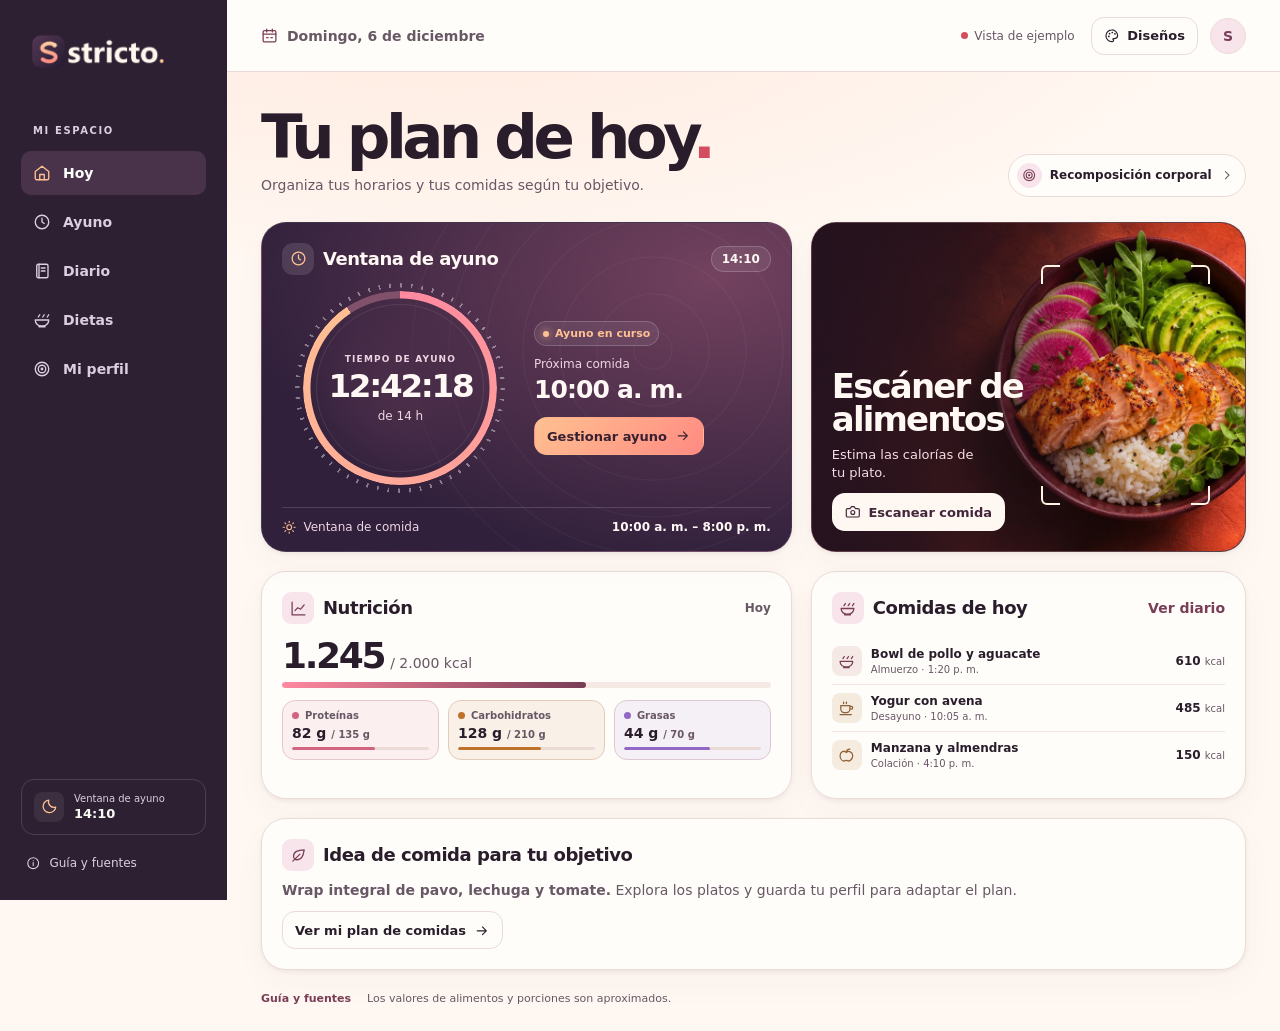
==== commit 6b2187b6: "Publica perfiles, planes PDF y fotos de las recetas" ====
--- a/stricto/index.html
+++ b/stricto/index.html
@@ -11,9 +11,13 @@
   <link rel="manifest" href="stricto.webmanifest">
   <link rel="stylesheet" href="styles.css">
   <script src="catalog.js" defer></script>
+  <script src="diet-catalog.js" defer></script>
+  <script src="diet-photos.js" defer></script>
   <script src="diet-plan.js" defer></script>
   <script src="vision.js" defer></script>
   <script src="diet-ui.js" defer></script>
+  <script src="vendor/jspdf-4.2.1.min.js" defer></script>
+  <script src="diet-report.js" defer></script>
   <script src="app.js" defer></script>
 </head>
 <body>
@@ -50,7 +54,7 @@
       <div class="top-actions">
         <button class="example-button" id="example-button" type="button" data-action="personal"><i></i><span>Vista de ejemplo</span></button>
         <button class="button button-outline design-trigger" type="button" data-action="designs"><span data-icon="palette"></span><span>Diseños</span></button>
-        <a class="avatar" id="avatar" href="#objetivo" aria-label="Mi perfil">S</a>
+        <button class="avatar" id="avatar" type="button" data-action="profiles" aria-label="Cambiar perfil">S</button>
       </div>
     </header>
 
@@ -108,7 +112,7 @@
       </section>
 
       <section id="view-objetivo" class="view" aria-labelledby="goal-title" hidden>
-        <div class="page-heading"><div><h1 id="goal-title">Mi perfil<span>.</span></h1><p>Guarda tus medidas y ajusta el plan a tu objetivo.</p></div><button class="button button-outline" type="button" data-action="download-profile"><span data-icon="download"></span> Descargar mis datos</button></div>
+        <div class="page-heading"><div><h1 id="goal-title">Mi perfil<span>.</span></h1><p>Guarda tus medidas y ajusta el plan a tu objetivo.</p></div><div class="stack-actions"><button class="button button-outline" type="button" data-action="profiles">Cambiar perfil</button><button class="button button-outline" type="button" data-action="download-profile"><span data-icon="download"></span> Descargar mis datos</button></div></div>
         <div id="goal-content"></div>
       </section>
       <section id="view-dietas" class="view" aria-labelledby="diet-title" hidden>
--- a/stricto/styles.css
+++ b/stricto/styles.css
@@ -201,7 +201,7 @@
 .measurement-list time { color: var(--muted); font-size: 12px; }
 .measurement-list span { font-weight: 680; }
 
-.diet-layout { display: grid; grid-template-columns: minmax(0, 1.4fr) minmax(0, 1fr); grid-template-areas: 'summary window' 'menu menu'; gap: 18px; }
+.diet-layout { display: grid; grid-template-columns: minmax(0, 1.4fr) minmax(0, 1fr); grid-template-areas: 'summary window' 'menu menu' 'catalog catalog'; gap: 18px; }
 .diet-summary, .diet-window { display: grid; justify-items: start; align-content: start; gap: 11px; }
 .diet-summary { grid-area: summary; color: var(--hero-ink); border-color: transparent; background: radial-gradient(ellipse at 100% 0, var(--hero-light), transparent 82%), var(--hero); }
 .diet-summary .card-icon { background: #ffffff20; color: var(--ring); }
@@ -226,14 +226,46 @@
 .diet-photo-button { display: block; width: 100%; border: 0; padding: 0; background: var(--soft); overflow: hidden; }
 .diet-photo-button:focus-visible { outline-offset: -4px; }
 .diet-food-photo, .diet-detail-photo { display: block; width: 100%; height: auto; aspect-ratio: 3 / 2; object-fit: cover; }
+.diet-plated-photo { position: relative; overflow: hidden; background: #f7ebd8; }
+.diet-plated-photo > .diet-photo-tile { position: absolute; width: 100%; aspect-ratio: 1; top: 50%; left: 0; transform: translateY(-50%); }
+.diet-photo-set { display: grid; grid-template-columns: repeat(var(--photo-columns), minmax(0, 1fr)); grid-template-rows: repeat(var(--photo-rows), minmax(0, 1fr)); gap: 2px; padding: 4px; background: #f8eddc; overflow: hidden; }
+.diet-photo-frame { display: grid; place-items: center; min-width: 0; min-height: 0; container-type: size; overflow: hidden; border-radius: 3px; background: #f7ecda; }
+.diet-photo-tile { display: block; background-repeat: no-repeat; background-color: #f7ecda; }
+.diet-photo-frame > .diet-photo-tile { width: 100%; height: 100%; }
+@supports (width: 1cqw) {
+  .diet-photo-frame > .diet-photo-tile { width: min(100cqw, 100cqh); height: min(100cqw, 100cqh); }
+}
+.diet-detail-photo.diet-plated-photo { aspect-ratio: 1; }
 .diet-food-photo { transition: transform .22s ease; }
 .diet-photo-button:hover .diet-food-photo { transform: scale(1.035); }
 .diet-recipe-copy { display: grid; align-content: start; grid-template-rows: auto 1fr auto; padding: 12px; gap: 5px; }
 .diet-period { font-size: 11px; color: var(--accent); font-weight: 740; }
 .diet-recipe h3 { font-size: 16px; line-height: 1.2; letter-spacing: -.025em; }
 .diet-recipe-link { display: inline-flex; gap: 6px; align-items: center; width: fit-content; }
+.diet-catalog { grid-area: catalog; min-width: 0; margin-top: 8px; scroll-margin-top: 80px; }
+.diet-catalog-link { border-color: #ffffff40; color: var(--hero-ink); background: #ffffff13; }
+.diet-filters.card { display: grid; grid-template-columns: minmax(0, 2fr) repeat(2, minmax(0, 1fr)); gap: 12px; padding: 12px; }
+.diet-filters .field input, .diet-filters .field select, .diet-detail .field select { min-height: 44px; }
+.diet-results { color: var(--muted); font-size: 13px; margin: 12px 0 9px; scroll-margin-top: 84px; }
+.diet-catalog-recipes { grid-template-columns: repeat(3, minmax(0, 1fr)); }
+.diet-pages { display: flex; align-items: center; justify-content: center; flex-wrap: wrap; gap: 10px; margin-top: 14px; }
+.diet-pages span { font-size: 12px; color: var(--muted); font-weight: 700; text-align: center; }
+.diet-pages .button { min-height: 44px; }
+.diet-recipe-figure { margin: 0; }
+.diet-recipe-figure figcaption { margin-top: 5px; color: var(--muted); font-size: 11px; }
 .diet-detail-photo { border-radius: 14px; max-height: 315px; }
-.diet-method { margin-top: 6px; }
+.diet-detail { display: grid; gap: 9px; }
+.profile-picker, .new-profile-form { display: grid; gap: 9px; }
+.profile-choice { justify-content: space-between; text-align: left; min-height: 54px; }
+.profile-choice > span:first-child { display: grid; gap: 2px; min-width: 0; overflow-wrap: anywhere; }
+.profile-choice small { color: var(--muted); font-weight: 500; }
+.profile-choice em { font-size: 12px; color: var(--accent); font-style: normal; }
+.new-profile-form .button { justify-self: start; }
+.new-profile-form input, .new-profile-form select { font-size: 16px; min-height: 44px; }
+.diet-portion-list { padding: 0; margin: 0; list-style: none; }
+.diet-portion-list li { display: flex; justify-content: space-between; align-items: baseline; gap: 10px; border-bottom: 1px solid var(--border); padding: 8px 0; }
+.diet-portion-list li span::first-letter { text-transform: uppercase; }
+.diet-portion-list strong { flex: none; font-variant-numeric: tabular-nums; }
 
 dialog { max-width: calc(100% - 24px); max-height: calc(100% - 28px); width: 550px; color: var(--ink); background: var(--surface); border: 1px solid var(--border); border-radius: var(--radius); padding: 0; box-shadow: 0 25px 75px #101f2850; }
 dialog::backdrop { background: #14261d8c; backdrop-filter: blur(3px); }
@@ -406,10 +438,13 @@
   .calorie-total strong { font-size: 35px; }
   .sub-grid { grid-template-columns: 1fr; gap: 12px; }
   .sub-stack { gap: 12px; }
-  .diet-layout { grid-template-columns: 1fr; grid-template-areas: 'summary' 'menu' 'window'; gap: 15px; }
+  .diet-layout { grid-template-columns: 1fr; grid-template-areas: 'summary' 'menu' 'window' 'catalog'; gap: 15px; }
   .diet-jump { display: inline-flex; border-color: #ffffff40; color: var(--hero-ink); background: #ffffff13; }
   .profile-options label:first-child, .profile-options label:last-child { grid-column: 1 / -1; }
   .diet-recipes { grid-template-columns: repeat(2, minmax(0, 1fr)); gap: 9px; }
+  .diet-filters.card { grid-template-columns: repeat(2, minmax(0, 1fr)); gap: 9px; }
+  .diet-search { grid-column: 1 / -1; }
+  .diet-filters .field input, .diet-filters .field select, .diet-detail .field select { font-size: 16px; }
   .diet-recipe-copy { padding: 10px; }
   .diet-recipe-link { min-height: 36px; font-size: 12px; }
   .fast-settings .fast-body { min-height: 180px; gap: 13px; }
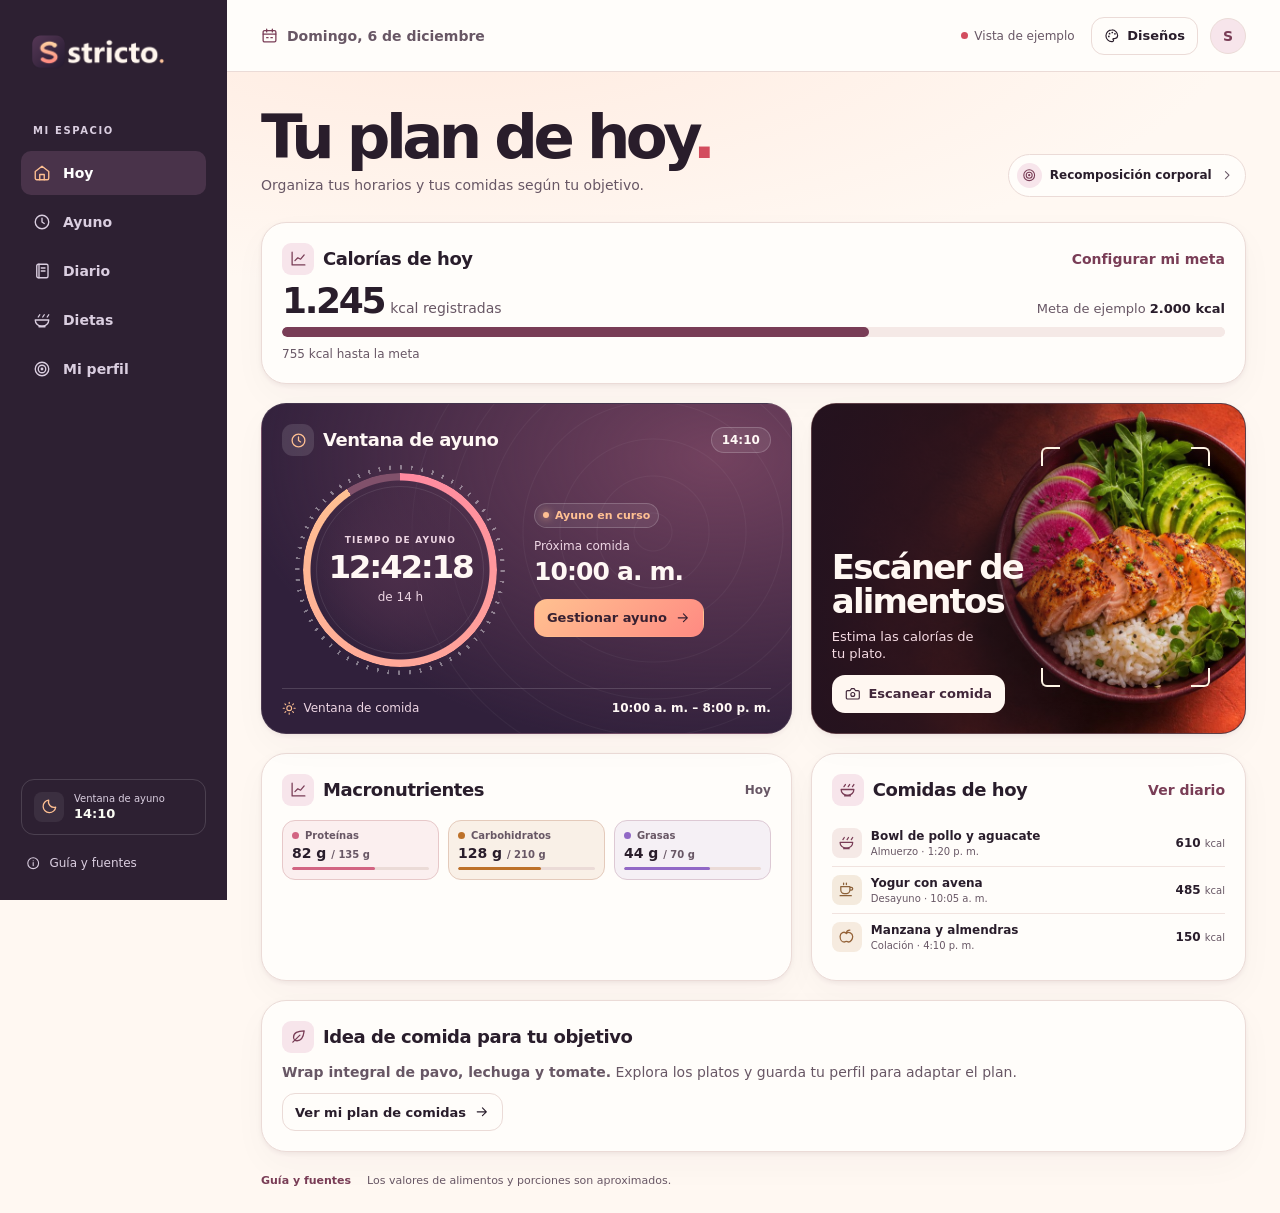
==== commit 4775c01e: "Publica horarios de comidas y barra de calorías" ====
--- a/stricto/index.html
+++ b/stricto/index.html
@@ -64,6 +64,7 @@
           <div><div class="mobile-date"><span data-icon="calendar"></span><time id="mobile-date"></time></div><h1 id="home-title">Tu plan de hoy<span>.</span></h1><p class="home-intro">Organiza tus horarios y tus comidas según tu objetivo.</p></div>
           <a class="goal-badge" href="#objetivo"><span class="badge-symbol" data-icon="target"></span><span id="home-goal"></span><span data-icon="chevron"></span></a>
         </div>
+        <article class="card home-energy-card" id="home-energy"></article>
         <div class="dashboard-grid">
           <article class="card fast-card" id="home-fast">
             <header class="card-heading"><div class="heading-title"><span class="card-icon" data-icon="clock"></span><h2>Ventana de ayuno</h2></div><span class="fast-badge" data-fast="plan">14:10</span></header>
--- a/stricto/styles.css
+++ b/stricto/styles.css
@@ -133,6 +133,17 @@
 .scan-button { margin-top: 3px; background: #fff7f1; color: #42273a; }
 
 .nutrition-card { grid-area: nutri; }
+.home-energy-card { display: grid; gap: 8px; margin-bottom: 19px; }
+.home-energy-card .card-heading { margin: 0; }
+.home-energy-values { display: flex; flex-wrap: wrap; align-items: baseline; justify-content: space-between; gap: 4px 12px; }
+.home-energy-values .calorie-total { margin: 0; }
+.home-energy-target { color: var(--muted); font-size: 13px; }
+.home-energy-target strong { color: var(--ink); }
+.home-energy-bar, .home-energy-track { width: 100%; height: 10px; border: 0; border-radius: 99px; background: var(--soft); accent-color: var(--accent); }
+.home-energy-bar { appearance: none; overflow: hidden; }
+.home-energy-bar::-webkit-progress-bar { background: var(--soft); border-radius: 99px; }
+.home-energy-bar::-webkit-progress-value { background: var(--accent); border-radius: 99px; }
+.home-energy-bar::-moz-progress-bar { background: var(--accent); border-radius: 99px; }
 .meals-card { grid-area: meals; }
 .suggestion-card { grid-area: suggest; }
 .card-heading > .muted { font-size: 12px; font-weight: 620; }
@@ -238,7 +249,15 @@
 .diet-detail-photo.diet-plated-photo { aspect-ratio: 1; }
 .diet-food-photo { transition: transform .22s ease; }
 .diet-photo-button:hover .diet-food-photo { transform: scale(1.035); }
-.diet-recipe-copy { display: grid; align-content: start; grid-template-rows: auto 1fr auto; padding: 12px; gap: 5px; }
+.diet-recipe-copy { display: grid; align-content: start; grid-template-rows: auto 1fr auto auto; padding: 12px; gap: 5px; }
+.diet-kcal { color: var(--muted); font-size: 12px; font-weight: 700; }
+.diet-energy-summary { display: flex; align-items: baseline; flex-wrap: wrap; gap: 4px 12px; margin-bottom: 10px; }
+.diet-energy-summary span { color: var(--muted); font-size: 13px; }
+.diet-menu-note { margin-bottom: 10px; }
+.diet-two-meals { display: grid; grid-template-columns: repeat(2, minmax(0, 1fr)); gap: 13px; }
+.diet-serving { border: 1px solid var(--border); border-radius: var(--radius); padding: 12px; background: var(--surface); }
+.diet-serving h3 { min-width: 0; }
+.diet-serving .diet-recipes { grid-template-columns: repeat(2, minmax(0, 1fr)); }
 .diet-period { font-size: 11px; color: var(--accent); font-weight: 740; }
 .diet-recipe h3 { font-size: 16px; line-height: 1.2; letter-spacing: -.025em; }
 .diet-recipe-link { display: inline-flex; gap: 6px; align-items: center; width: fit-content; }
@@ -442,6 +461,9 @@
   .diet-jump { display: inline-flex; border-color: #ffffff40; color: var(--hero-ink); background: #ffffff13; }
   .profile-options label:first-child, .profile-options label:last-child { grid-column: 1 / -1; }
   .diet-recipes { grid-template-columns: repeat(2, minmax(0, 1fr)); gap: 9px; }
+  .diet-two-meals { grid-template-columns: minmax(0, 1fr); }
+  .diet-serving { padding: 8px; }
+  .home-energy-card { margin-bottom: 12px; }
   .diet-filters.card { grid-template-columns: repeat(2, minmax(0, 1fr)); gap: 9px; }
   .diet-search { grid-column: 1 / -1; }
   .diet-filters .field input, .diet-filters .field select, .diet-detail .field select { font-size: 16px; }
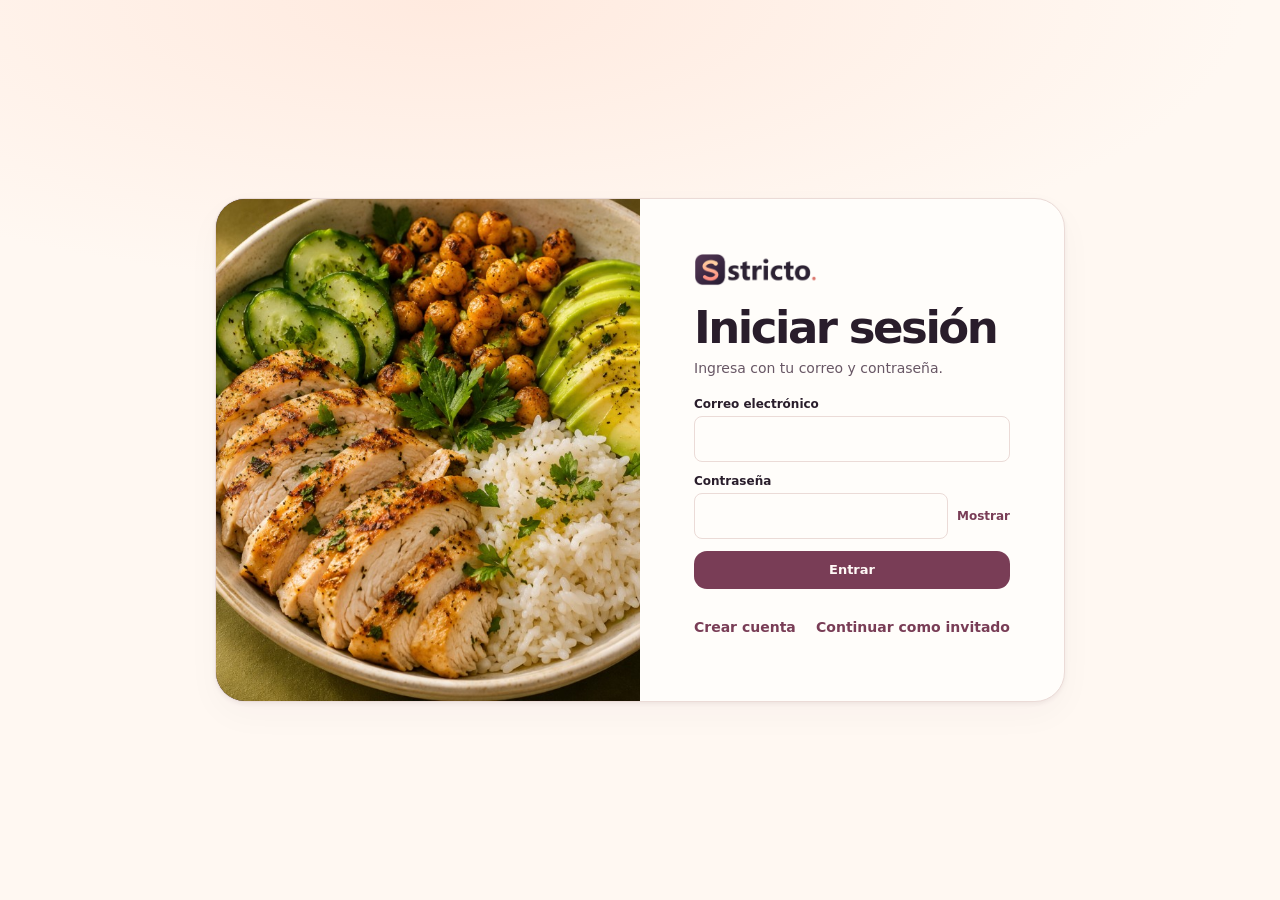
==== commit d2c78781: "Publica el ingreso con correo y contraseña" ====
--- a/stricto/index.html
+++ b/stricto/index.html
@@ -19,9 +19,34 @@
   <script src="vendor/jspdf-4.2.1.min.js" defer></script>
   <script src="diet-report.js" defer></script>
   <script src="app.js" defer></script>
+  <script src="vendor/supabase-js-2.119.2.js" defer></script>
+  <script src="auth.js" defer></script>
 </head>
 <body>
-  <aside class="sidebar">
+  <main class="auth-page" id="stricto-auth" aria-labelledby="auth-title">
+    <div class="auth-card">
+      <div class="auth-cover" aria-hidden="true"><img src="assets/bowl-stricto.jpg" alt="" width="840" height="560"></div>
+      <div class="auth-content">
+        <img class="auth-logo" src="assets/stricto-logo.png" alt="Stricto" width="1099" height="288">
+        <div><h1 id="auth-title">Iniciar sesión</h1><p id="auth-description">Ingresa con tu correo y contraseña.</p></div>
+        <form class="auth-form" id="auth-form" method="post">
+          <label class="field">Correo electrónico<input type="email" id="auth-email" name="email" autocomplete="username" inputmode="email" maxlength="254" required></label>
+          <div class="field"><label for="auth-password">Contraseña</label>
+            <div class="auth-password"><input type="password" id="auth-password" name="password" autocomplete="current-password" required><button type="button" class="text-button" id="auth-password-toggle" aria-label="Mostrar contraseña" aria-pressed="false">Mostrar</button></div>
+          </div>
+          <p class="helper" id="auth-password-hint" hidden>Usa al menos 8 caracteres.</p>
+          <p class="auth-feedback" id="auth-feedback" role="status" aria-live="polite" hidden></p>
+          <button type="submit" class="button button-primary auth-submit" id="auth-submit" disabled>Entrar</button>
+        </form>
+        <button type="button" class="text-button" id="auth-resend" hidden>Reenviar confirmación</button>
+        <div class="auth-links">
+          <button type="button" class="text-button" id="auth-mode-toggle">Crear cuenta</button>
+          <button type="button" class="text-button" data-auth-action="guest">Continuar como invitado</button>
+        </div>
+      </div>
+    </div>
+  </main>
+  <aside class="sidebar" id="stricto-sidebar" hidden>
     <a class="brand" href="#hoy" aria-label="Stricto, inicio">
       <img class="brand-inverse" src="assets/stricto-logo-inverso.png" alt="" width="1099" height="288">
       <img class="brand-compact" src="assets/stricto-marca.png" alt="" width="256" height="256">
@@ -44,7 +69,7 @@
     </div>
   </aside>
 
-  <main class="workspace" id="main">
+  <main class="workspace" id="main" hidden>
     <header class="topbar">
       <a class="brand mobile-brand" href="#hoy" aria-label="Stricto, inicio">
         <img class="brand-standard" src="assets/stricto-logo.png" alt="" width="1099" height="288">
--- a/stricto/styles.css
+++ b/stricto/styles.css
@@ -28,6 +28,32 @@
 [data-icon] { display: inline-flex; align-items: center; justify-content: center; flex: none; }
 .muted { color: var(--muted); }
 .tabular { font-variant-numeric: tabular-nums; }
+
+.auth-page { display: grid; place-items: center; min-height: 100svh; padding: 22px; }
+.auth-card { display: grid; grid-template-columns: minmax(0, 1fr) minmax(0, 1fr); width: min(100%, 850px); min-width: 0; overflow: hidden; border: 1px solid var(--border); border-radius: 30px; background: var(--surface); box-shadow: var(--shadow); }
+.auth-cover { position: relative; background: var(--hero); }
+.auth-cover img { position: absolute; width: 100%; height: 100%; object-fit: cover; }
+.auth-content { display: grid; align-content: center; gap: 18px; min-width: 0; padding: clamp(25px, 5vw, 54px); }
+.auth-logo { width: 123px; height: auto; }
+.auth-content h1 { font-size: clamp(31px, 5vw, 45px); line-height: 1.08; letter-spacing: -.055em; }
+.auth-content h1 + p { margin-top: 6px; color: var(--muted); line-height: 1.45; }
+.auth-form { display: grid; gap: 12px; }
+.auth-form .field input { min-height: 46px; font-size: 16px; padding: 10px 12px; }
+.auth-password { display: grid; grid-template-columns: minmax(0, 1fr) auto; gap: 9px; align-items: center; }
+.auth-password .text-button { min-height: 44px; }
+.auth-submit { justify-content: center; min-height: 46px; }
+.auth-links { display: flex; flex-wrap: wrap; justify-content: space-between; gap: 4px 13px; }
+.auth-links .text-button, .auth-content > .text-button { min-height: 40px; }
+.auth-feedback { padding: 10px 12px; border-radius: 11px; background: var(--accent-soft); color: var(--ink); line-height: 1.48; }
+.auth-feedback[data-kind='error'] { border: 1px solid var(--danger); }
+.account-current { overflow-wrap: anywhere; }
+@media (max-width: 660px) {
+  .auth-page { align-items: start; padding: max(12px, env(safe-area-inset-top)) max(12px, env(safe-area-inset-right)) max(20px, env(safe-area-inset-bottom)) max(12px, env(safe-area-inset-left)); }
+  .auth-card { grid-template-columns: minmax(0, 1fr); max-width: 460px; border-radius: 23px; }
+  .auth-cover { height: clamp(90px, 27vw, 150px); }
+  .auth-cover img { object-position: center 45%; }
+  .auth-content { gap: 15px; padding: 20px; }
+}
 
 .sidebar { position: fixed; inset: 0 auto 0 0; width: var(--sidebar-width); display: flex; flex-direction: column; padding: 34px 21px 24px; background: var(--side); color: #fafcf4; z-index: 3; }
 .brand { display: inline-flex; align-items: center; width: max-content; }
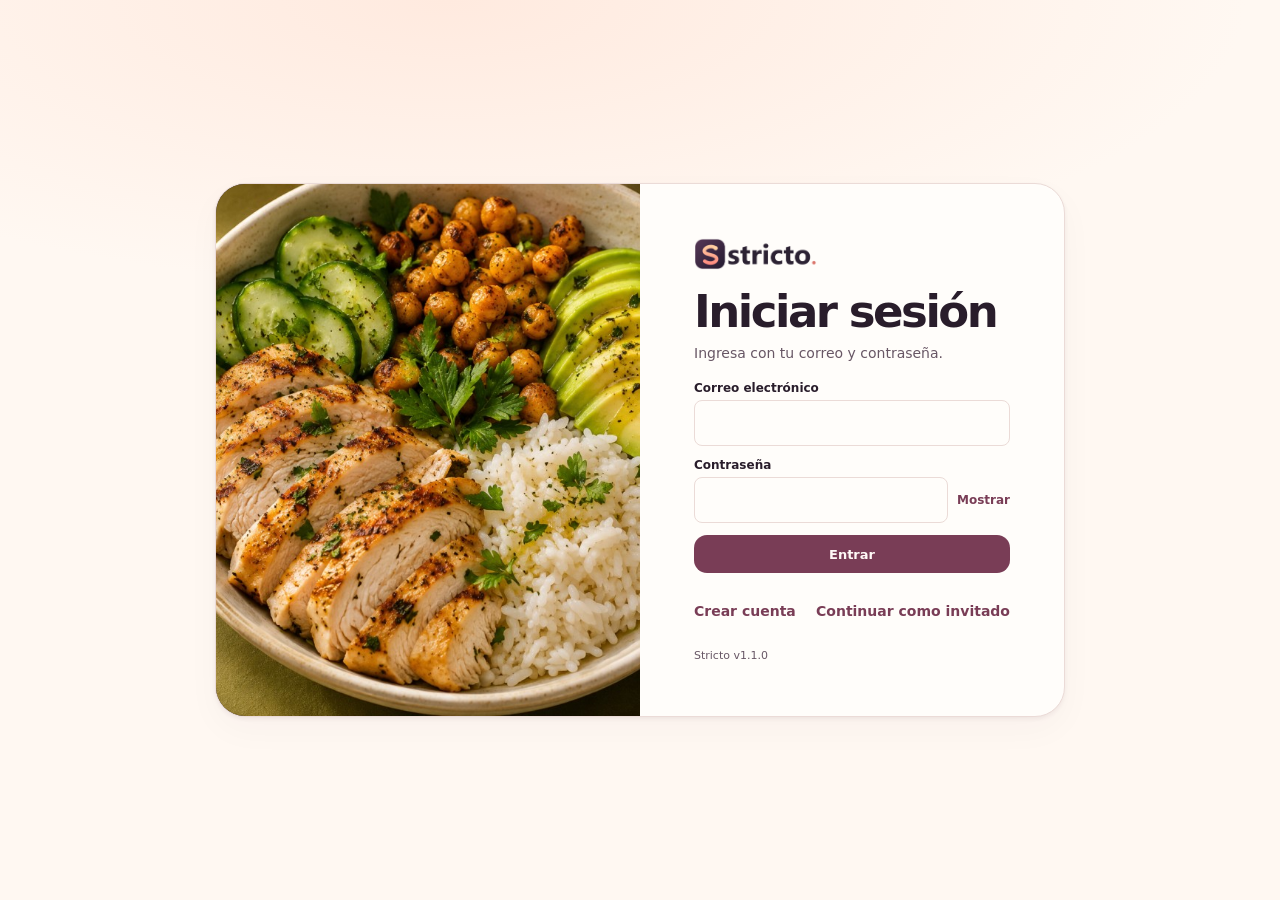
==== commit 92db4379: "Despliega Stricto 1.1.0" ====
--- a/stricto/index.html
+++ b/stricto/index.html
@@ -10,10 +10,12 @@
   <link rel="apple-touch-icon" href="assets/stricto-app-192.png">
   <link rel="manifest" href="stricto.webmanifest">
   <link rel="stylesheet" href="styles.css">
+  <script src="version.js" defer></script>
   <script src="catalog.js" defer></script>
   <script src="diet-catalog.js" defer></script>
   <script src="diet-photos.js" defer></script>
   <script src="diet-plan.js" defer></script>
+  <script src="vision-profile.js" defer></script>
   <script src="vision.js" defer></script>
   <script src="diet-ui.js" defer></script>
   <script src="vendor/jspdf-4.2.1.min.js" defer></script>
@@ -43,6 +45,7 @@
           <button type="button" class="text-button" id="auth-mode-toggle">Crear cuenta</button>
           <button type="button" class="text-button" data-auth-action="guest">Continuar como invitado</button>
         </div>
+        <small class="app-version" data-app-version></small>
       </div>
     </div>
   </main>
@@ -145,7 +148,7 @@
         <div class="page-heading"><div><h1 id="diet-title">Dietas<span>.</span></h1><p>Ideas para tus comidas y tu ventana de ayuno.</p></div></div>
         <div id="diet-content"></div>
       </section>
-      <footer class="page-footer"><button type="button" data-action="sources">Guía y fuentes</button><span>Los valores de alimentos y porciones son aproximados.</span></footer>
+      <footer class="page-footer"><button type="button" data-action="sources">Guía y fuentes</button><span>Los valores de alimentos y porciones son aproximados.</span><small class="app-version" data-app-version></small></footer>
     </div>
   </main>
 
--- a/stricto/styles.css
+++ b/stricto/styles.css
@@ -201,6 +201,8 @@
 .page-footer { margin-top: 22px; display: flex; flex-wrap: wrap; gap: 8px 16px; align-items: center; color: var(--muted); font-size: 11px; }
 .page-footer button { background: none; border: 0; padding: 0; color: var(--accent); font-weight: 700; }
 .page-footer button:hover { text-decoration: underline; }
+.app-version { color: var(--muted); font-size: 11px; font-variant-numeric: tabular-nums; white-space: nowrap; }
+.page-footer .app-version { margin-inline-start: auto; }
 
 .sub-grid { display: grid; grid-template-columns: minmax(0, 1fr) minmax(0, 1fr); gap: 19px; align-items: start; }
 .sub-stack { display: grid; gap: 19px; }
@@ -355,7 +357,8 @@
 .scan-upload.has-photo > [data-icon], .scan-upload.has-photo > p { display: none; }
 .scan-upload.has-photo .text-button { font-size: 12px; padding: 4px 0; }
 #scan-preview { width: 100%; max-height: 155px; object-fit: contain; border-radius: 9px; background: var(--soft); }
-#analyze-photo { justify-self: start; }
+.scan-controls { display: flex; flex-wrap: wrap; align-items: end; gap: 8px 12px; }
+.scan-controls .field { flex: 1 1 160px; }
 .ingredient-list { display: grid; gap: 7px; }
 .ingredient-row { display: grid; grid-template-columns: minmax(0, 1fr) 88px auto; gap: 7px; align-items: center; }
 .ingredient-row select { font-size: 13px; }
